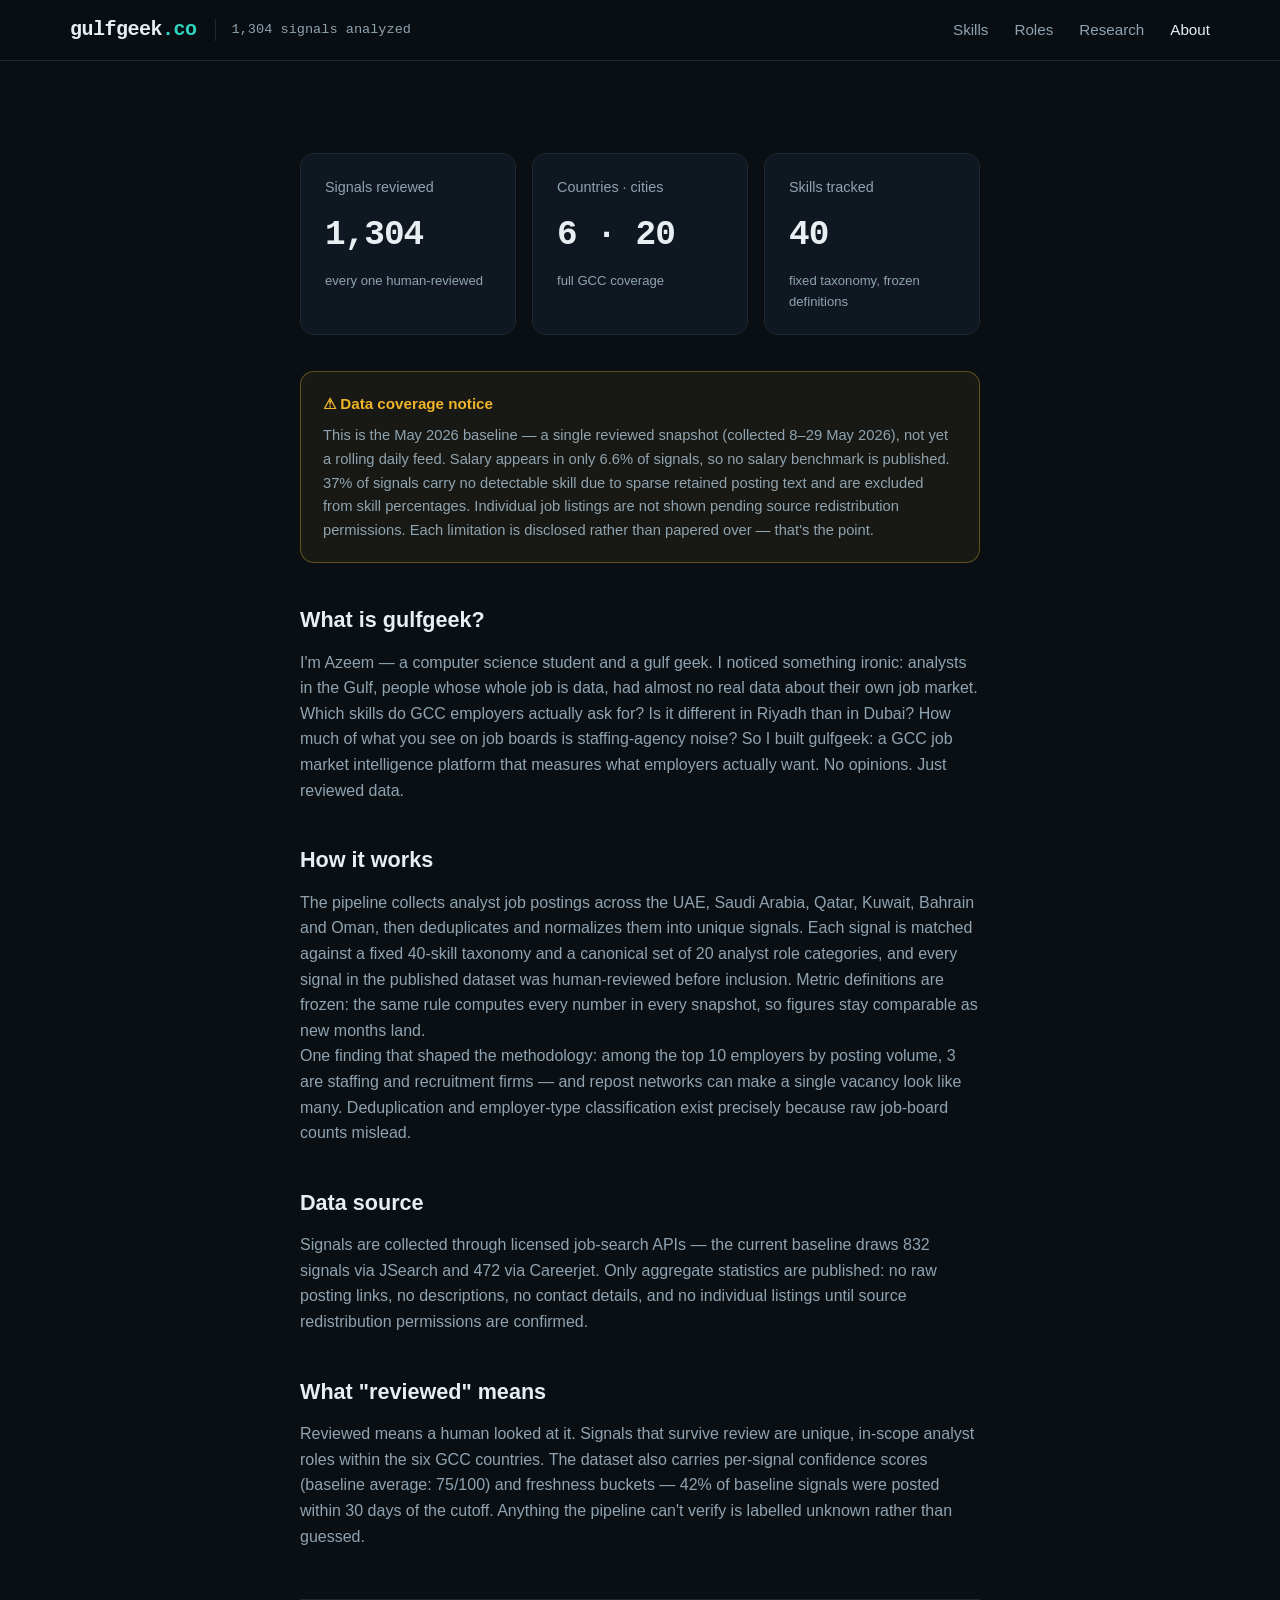
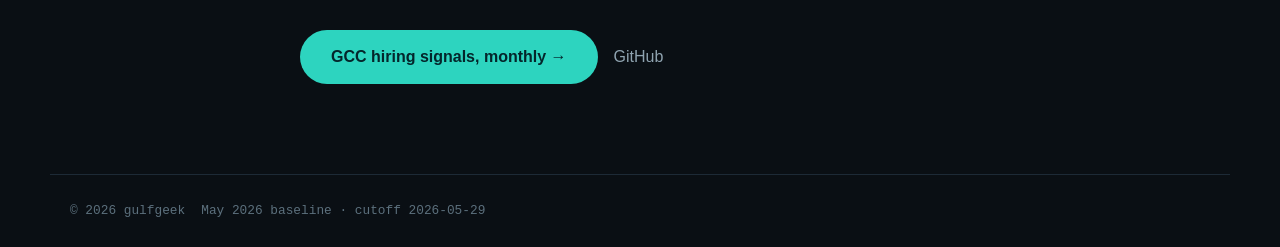
==== about.html @ f8144d08 "gulfgeek v1: skills, roles, research, about" ====
<!DOCTYPE html>
<html lang="en">
<head>
<meta charset="UTF-8">
<meta name="viewport" content="width=device-width, initial-scale=1.0">
<title>About — gulfgeek</title>
<meta name="description" content="What gulfgeek is, how the pipeline works, and where the data comes from. GCC analyst job market intelligence built on human-reviewed signals and frozen metric definitions.">
<meta property="og:title" content="About gulfgeek">
<meta property="og:description" content="How gulfgeek collects, reviews and measures GCC analyst hiring signals.">
<meta property="og:type" content="website">
<meta property="og:url" content="https://gulfgeek.co/about.html">
<link rel="stylesheet" href="assets/style.css">
</head>
<body>

<nav class="nav">
  <div class="nav-inner">
    <a class="wordmark" href="index.html">gulfgeek<span class="tld">.co</span></a>
    <span class="nav-count" data-navcount></span>
    <div class="nav-links">
      <a href="skills.html">Skills</a>
      <a href="jobs.html">Roles</a>
      <a href="research.html">Research</a>
      <a href="about.html" class="active">About</a>
    </div>
    <button class="hamburger" aria-label="Open menu">☰</button>
  </div>
</nav>
<div class="mobile-menu">
  <div class="mm-head">
    <a class="wordmark" href="index.html">gulfgeek<span class="tld">.co</span></a>
    <button class="mm-close" aria-label="Close menu">✕</button>
  </div>
  <a href="skills.html">Skills</a>
  <a href="jobs.html">Roles</a>
  <a href="research.html">Research</a>
  <a href="about.html">About</a>
</div>

<main class="prose" style="padding-top:56px">

  <div class="stat-strip">
    <div class="kpi">
      <h3>Signals reviewed</h3>
      <div class="big" data-countup="1304">0</div>
      <div class="sub">every one human-reviewed</div>
    </div>
    <div class="kpi">
      <h3>Countries · cities</h3>
      <div class="big">6 · 20</div>
      <div class="sub">full GCC coverage</div>
    </div>
    <div class="kpi">
      <h3>Skills tracked</h3>
      <div class="big">40</div>
      <div class="sub">fixed taxonomy, frozen definitions</div>
    </div>
  </div>

  <div class="notice">
    <h3>⚠ Data coverage notice</h3>
    <p>This is the May 2026 baseline — a single reviewed snapshot (collected 8–29 May 2026), not yet a rolling daily feed. Salary appears in only 6.6% of signals, so no salary benchmark is published. 37% of signals carry no detectable skill due to sparse retained posting text and are excluded from skill percentages. Individual job listings are not shown pending source redistribution permissions. Each limitation is disclosed rather than papered over — that's the point.</p>
  </div>

  <h2>What is gulfgeek?</h2>
  <p>I'm Azeem — a computer science student and a gulf geek. I noticed something ironic: analysts in the Gulf, people whose whole job is data, had almost no real data about their own job market. Which skills do GCC employers actually ask for? Is it different in Riyadh than in Dubai? How much of what you see on job boards is staffing-agency noise? So I built gulfgeek: a GCC job market intelligence platform that measures what employers actually want. No opinions. Just reviewed data.</p>

  <h2>How it works</h2>
  <p>The pipeline collects analyst job postings across the UAE, Saudi Arabia, Qatar, Kuwait, Bahrain and Oman, then deduplicates and normalizes them into unique signals. Each signal is matched against a fixed 40-skill taxonomy and a canonical set of 20 analyst role categories, and every signal in the published dataset was human-reviewed before inclusion. Metric definitions are frozen: the same rule computes every number in every snapshot, so figures stay comparable as new months land.</p>
  <p>One finding that shaped the methodology: among the top 10 employers by posting volume, 3 are staffing and recruitment firms — and repost networks can make a single vacancy look like many. Deduplication and employer-type classification exist precisely because raw job-board counts mislead.</p>

  <h2>Data source</h2>
  <p>Signals are collected through licensed job-search APIs — the current baseline draws 832 signals via JSearch and 472 via Careerjet. Only aggregate statistics are published: no raw posting links, no descriptions, no contact details, and no individual listings until source redistribution permissions are confirmed.</p>

  <h2>What "reviewed" means</h2>
  <p>Reviewed means a human looked at it. Signals that survive review are unique, in-scope analyst roles within the six GCC countries. The dataset also carries per-signal confidence scores (baseline average: 75/100) and freshness buckets — 42% of baseline signals were posted within 30 days of the cutoff. Anything the pipeline can't verify is labelled unknown rather than guessed.</p>

  <div class="about-cta">
    <!-- TODO: point href at the beehiiv subscribe URL -->
    <a class="btn btn-primary" href="research.html">GCC hiring signals, monthly →</a>
    <a href="https://github.com/maze291" style="color:var(--text-dim)">GitHub</a>
  </div>

</main>

<footer class="footer">
  <span>© 2026 gulfgeek</span>
  <span>May 2026 baseline · cutoff 2026-05-29</span>
</footer>

<script src="assets/app.js"></script>
</body>
</html>
---- assets/style.css ----
/* ============ gulfgeek design tokens ============ */
:root{
  --bg:#0a0f14;            /* deep gulf night */
  --bg-raise:#0f1720;      /* cards / nav */
  --bg-raise2:#141f2a;     /* hover / dropdowns */
  --line:#1d2a36;          /* hairline borders */
  --text:#e8eef2;
  --text-dim:#8fa3b0;
  --text-faint:#5c707d;
  --accent:#2dd4bf;        /* gulf teal */
  --accent-deep:#14b8a6;
  --accent-dim:#134e4a;
  --warn:#f0b429;
  --radius:14px;
  --radius-pill:999px;
  --mono:ui-monospace,'Cascadia Code','JetBrains Mono',Menlo,Consolas,monospace;
  --sans:-apple-system,BlinkMacSystemFont,'Segoe UI',Roboto,Inter,sans-serif;
  --maxw:1180px;
}
*{margin:0;padding:0;box-sizing:border-box}
html{scroll-behavior:smooth}
body{background:var(--bg);color:var(--text);font-family:var(--sans);font-size:16px;line-height:1.6;-webkit-font-smoothing:antialiased}
a{color:var(--accent);text-decoration:none}
a:hover{text-decoration:underline}
button{font-family:inherit;cursor:pointer}
:focus-visible{outline:2px solid var(--accent);outline-offset:2px;border-radius:4px}
@media (prefers-reduced-motion:reduce){*,*::before,*::after{animation:none!important;transition:none!important}}

/* ============ nav ============ */
.nav{position:sticky;top:0;z-index:50;background:rgba(10,15,20,.92);backdrop-filter:blur(8px);border-bottom:1px solid var(--line)}
.nav-inner{max-width:var(--maxw);margin:0 auto;padding:14px 20px;display:flex;align-items:center;gap:18px}
.wordmark{font-family:var(--mono);font-weight:700;font-size:1.25rem;color:var(--text);letter-spacing:-.5px;white-space:nowrap}
.wordmark:hover{text-decoration:none}
.wordmark .tld{color:var(--accent)}
.nav-count{color:var(--text-dim);font-size:.85rem;border-left:1px solid var(--line);padding-left:16px;font-family:var(--mono)}
.nav-links{margin-left:auto;display:flex;gap:26px}
.nav-links a{color:var(--text-dim);font-size:.95rem}
.nav-links a:hover{color:var(--text);text-decoration:none}
.nav-links a.active{color:var(--text)}
.hamburger{display:none;margin-left:auto;background:none;border:none;color:var(--text);font-size:1.6rem;line-height:1}
.mobile-menu{display:none}
@media (max-width:760px){
  .nav-links{display:none}
  .hamburger{display:block}
  .nav-count{display:none}
  .mobile-menu.open{display:flex;flex-direction:column;position:fixed;inset:0;background:var(--bg);z-index:60;padding:20px}
  .mobile-menu .mm-head{display:flex;justify-content:space-between;align-items:center;margin-bottom:30px}
  .mobile-menu a{color:var(--text);font-size:1.5rem;padding:16px 4px;border-bottom:1px solid var(--line)}
  .mobile-menu a:hover{text-decoration:none;color:var(--accent)}
  .mm-close{background:none;border:none;color:var(--text);font-size:1.8rem}
}

/* ============ landing hero ============ */
.hero{min-height:calc(100vh - 61px);display:flex;flex-direction:column;justify-content:center;align-items:center;text-align:center;padding:40px 20px;position:relative;overflow:hidden}
.hero::before{content:'';position:absolute;inset:0;background:radial-gradient(ellipse 70% 45% at 50% 38%,rgba(45,212,191,.07),transparent 70%);pointer-events:none}
.hero-title{font-family:var(--mono);font-weight:700;font-size:clamp(2.6rem,9vw,5.2rem);letter-spacing:-3px;margin-bottom:18px}
.hero-title .tld{color:var(--accent)}
.trust-line{color:var(--text-dim);font-size:clamp(.85rem,2.5vw,1.05rem);display:flex;flex-wrap:wrap;gap:10px;justify-content:center;font-family:var(--mono)}
.trust-line .sep{color:var(--text-faint)}
.trust-line strong{color:var(--text);font-weight:600}
.hero-ctas{margin-top:46px;display:flex;gap:14px;flex-wrap:wrap;justify-content:center}
.btn{border-radius:var(--radius-pill);padding:13px 30px;font-size:1rem;font-weight:600;border:1px solid transparent;transition:transform .12s,background .12s}
.btn:hover{text-decoration:none;transform:translateY(-1px)}
.btn-primary{background:var(--accent);color:#04262b}
.btn-primary:hover{background:var(--accent-deep);color:#04262b}
.btn-ghost{background:transparent;color:var(--text);border-color:var(--line)}
.btn-ghost:hover{border-color:var(--accent);color:var(--accent)}
.hero-badge{margin-top:54px;color:var(--text-faint);font-size:.8rem;font-family:var(--mono)}
.hero-badge a{color:var(--text-dim)}

/* ============ filter bar ============ */
.filterbar{position:sticky;top:61px;z-index:40;background:rgba(10,15,20,.92);backdrop-filter:blur(8px);border-bottom:1px solid var(--line)}
.filterbar-inner{max-width:var(--maxw);margin:0 auto;padding:12px 20px;display:flex;gap:10px;overflow-x:auto;scrollbar-width:none}
.filterbar-inner::-webkit-scrollbar{display:none}
.chip{position:relative;flex-shrink:0}
.chip > button{display:flex;align-items:center;gap:8px;background:transparent;border:1px solid var(--line);border-radius:var(--radius-pill);color:var(--text);padding:9px 18px;font-size:.92rem;white-space:nowrap;transition:border-color .12s}
.chip > button:hover{border-color:var(--text-faint)}
.chip.on > button{border-color:var(--accent);color:var(--accent)}
.chip > button .car{font-size:.7rem;color:var(--text-dim)}
.chip-label{position:static}
.menu{position:absolute;top:calc(100% + 8px);left:0;min-width:230px;max-height:340px;overflow-y:auto;background:var(--bg-raise2);border:1px solid var(--line);border-radius:var(--radius);padding:6px;display:none;box-shadow:0 14px 40px rgba(0,0,0,.5)}
.chip.open .menu{display:block}
.menu button{display:flex;justify-content:space-between;align-items:center;width:100%;text-align:left;background:none;border:none;color:var(--text);padding:10px 14px;border-radius:8px;font-size:.92rem}
.menu button:hover{background:var(--bg-raise)}
.menu button .check{color:var(--accent)}

/* ============ page shell / KPI cards ============ */
.page{max-width:var(--maxw);margin:0 auto;padding:34px 20px 90px}
.kpis{display:grid;grid-template-columns:repeat(3,1fr);gap:16px;max-width:960px;margin:0 auto 50px}
@media (max-width:760px){.kpis{display:flex;overflow-x:auto;scroll-snap-type:x mandatory;scrollbar-width:none;margin-left:-20px;margin-right:-20px;padding:0 20px}
.kpis::-webkit-scrollbar{display:none}
.kpi{min-width:78%;scroll-snap-align:start}}
.kpi{background:var(--bg-raise);border:1px solid var(--line);border-radius:var(--radius);padding:22px 24px}
.kpi h3{font-size:.9rem;font-weight:500;color:var(--text-dim);margin-bottom:8px}
.kpi .big{font-family:var(--mono);font-size:2.15rem;font-weight:700;letter-spacing:-1px}
.kpi .sub{font-size:.82rem;color:var(--text-dim);margin-top:8px;display:flex;align-items:center;gap:7px}
.kpi .dot{width:9px;height:9px;border-radius:50%;background:var(--accent);display:inline-block}

/* ============ chart ============ */
.chart-head{display:flex;align-items:center;justify-content:center;gap:10px;margin-bottom:34px}
.chart-head h2{font-size:1.45rem;font-weight:700}
.info-btn{background:none;border:1px solid var(--line);border-radius:50%;width:26px;height:26px;color:var(--text-dim);font-size:.85rem;font-family:var(--mono)}
.info-btn:hover{border-color:var(--accent);color:var(--accent)}
.bars{max-width:820px;margin:0 auto;display:flex;flex-direction:column;gap:18px}
.bar-row{display:grid;grid-template-columns:130px 1fr;gap:14px;align-items:center;position:relative}
.bar-row .lbl{text-align:right;font-size:.95rem;color:var(--text);white-space:nowrap;overflow:hidden;text-overflow:ellipsis}
.bar-track{display:flex;align-items:center;gap:10px}
.bar{height:26px;border-radius:5px;background:linear-gradient(90deg,var(--accent-deep),var(--accent));min-width:3px;transform-origin:left;animation:grow .6s cubic-bezier(.2,.7,.3,1) both;cursor:pointer}
.bar-row:nth-child(n+4) .bar{opacity:.82}
.bar-row:nth-child(n+7) .bar{opacity:.62}
.bar .pctlbl{display:none}
.bar-pct{font-family:var(--mono);font-size:.88rem;color:var(--text);white-space:nowrap}
@keyframes grow{from{transform:scaleX(0)}to{transform:scaleX(1)}}
@media (max-width:600px){.bar-row{grid-template-columns:92px 1fr}.bar-row .lbl{font-size:.82rem}}
.tip{position:absolute;z-index:45;background:var(--bg-raise2);border:1px solid var(--line);border-radius:12px;padding:14px 16px;min-width:220px;box-shadow:0 14px 40px rgba(0,0,0,.55);pointer-events:none}
.tip h4{font-size:1rem;margin-bottom:8px;border-bottom:1px solid var(--line);padding-bottom:8px}
.tip .tr{display:flex;justify-content:space-between;gap:20px;font-size:.85rem;padding:3px 0}
.tip .tr span:first-child{color:var(--text-dim)}
.tip .tr span:last-child{font-family:var(--mono)}
.chart-note{max-width:820px;margin:26px auto 0;color:var(--text-faint);font-size:.8rem;text-align:center;font-family:var(--mono)}
.empty{color:var(--text-dim);text-align:center;padding:60px 20px;font-size:.95rem}

/* ============ metric explainer modal ============ */
.modal-wrap{position:fixed;inset:0;z-index:70;display:none;align-items:center;justify-content:center;padding:20px;background:rgba(4,8,11,.7)}
.modal-wrap.open{display:flex}
.modal{background:var(--bg-raise2);border:1px solid var(--line);border-radius:var(--radius);max-width:520px;width:100%;max-height:82vh;overflow-y:auto;padding:26px 28px;position:relative}
.modal h3{font-size:1.05rem;margin:18px 0 6px;color:var(--text)}
.modal h3:first-of-type{margin-top:0}
.modal p{color:var(--text-dim);font-size:.92rem}
.modal .x{position:absolute;top:14px;right:16px;background:none;border:none;color:var(--text-dim);font-size:1.3rem}
.modal .x:hover{color:var(--text)}

/* ============ pills (jobs page) ============ */
.pill-intro{text-align:center;color:var(--text-dim);margin:26px 0 30px}
.pills{display:flex;flex-wrap:wrap;gap:12px;justify-content:center;max-width:860px;margin:0 auto 50px}
.pill{background:transparent;border:1px solid var(--line);border-radius:var(--radius-pill);color:var(--text);padding:11px 22px;font-size:.95rem;transition:all .12s;box-shadow:0 0 0 0 rgba(45,212,191,0)}
.pill:hover{border-color:var(--accent)}
.pill.on{border-color:var(--accent);color:var(--accent);box-shadow:0 0 18px -6px rgba(45,212,191,.5)}
.pill .cnt{color:var(--text-faint);font-family:var(--mono);font-size:.8rem;margin-left:7px}
.pill.on .cnt{color:var(--accent-deep)}
.role-detail{max-width:860px;margin:0 auto;display:none}
.role-detail.show{display:block;animation:fadeup .35s both}
@keyframes fadeup{from{opacity:0;transform:translateY(10px)}to{opacity:1;transform:none}}
.rd-grid{display:grid;grid-template-columns:1fr 1fr;gap:16px;margin-top:26px}
@media (max-width:700px){.rd-grid{grid-template-columns:1fr}}
.panel{background:var(--bg-raise);border:1px solid var(--line);border-radius:var(--radius);padding:22px 24px}
.panel h3{font-size:.92rem;color:var(--text-dim);font-weight:500;margin-bottom:16px}
.mini-row{display:grid;grid-template-columns:110px 1fr 46px;gap:10px;align-items:center;margin-bottom:10px;font-size:.85rem}
.mini-row .mlbl{color:var(--text);white-space:nowrap;overflow:hidden;text-overflow:ellipsis}
.mini-bar{height:9px;border-radius:4px;background:var(--accent-dim);overflow:hidden}
.mini-bar i{display:block;height:100%;background:var(--accent);border-radius:4px}
.mini-row .mval{font-family:var(--mono);color:var(--text-dim);text-align:right;font-size:.8rem}

/* ============ research cards ============ */
.page-head{max-width:var(--maxw);margin:0 auto;padding:56px 20px 30px}
.page-head h1{font-size:clamp(2rem,5vw,2.8rem);font-weight:800;letter-spacing:-1px}
.page-head p{color:var(--text-dim);margin-top:10px;max-width:640px}
.hr{border:none;border-top:1px solid var(--line)}
.card{display:block;background:var(--bg-raise);border:1px solid var(--line);border-radius:var(--radius);padding:30px 32px;color:var(--text);transition:border-color .12s}
.card:hover{border-color:var(--accent);text-decoration:none}
.card .tag{display:inline-block;background:var(--accent-dim);color:var(--accent);border-radius:var(--radius-pill);font-size:.78rem;padding:4px 13px;margin-bottom:16px}
.card h2{font-size:clamp(1.3rem,3vw,1.75rem);margin-bottom:12px}
.card p{color:var(--text-dim);font-size:.98rem}
.card .meta{display:flex;align-items:center;gap:18px;margin-top:20px;color:var(--text-faint);font-size:.83rem;flex-wrap:wrap}
.card .badge{margin-left:auto;background:var(--bg-raise2);border:1px solid var(--line);color:var(--accent);border-radius:var(--radius-pill);padding:5px 13px;font-size:.78rem;font-family:var(--mono)}
.card-grid{display:grid;grid-template-columns:1fr 1fr;gap:20px;margin-top:20px}
@media (max-width:700px){.card-grid{grid-template-columns:1fr}.card .badge{margin-left:0}}
.card.soon{opacity:.55;pointer-events:none}

/* ============ prose (about / article) ============ */
.prose{max-width:720px;margin:0 auto;padding:0 20px 90px}
.prose h2{font-size:1.35rem;margin:40px 0 12px}
.prose p,.prose li{color:var(--text-dim)}
.prose ul{padding-left:22px;margin:10px 0}
.prose strong{color:var(--text)}
.notice{background:rgba(240,180,41,.06);border:1px solid rgba(240,180,41,.35);border-radius:var(--radius);padding:20px 22px;margin:30px 0}
.notice h3{color:var(--warn);font-size:.95rem;margin-bottom:8px;display:flex;gap:8px;align-items:center}
.notice p{font-size:.92rem;color:var(--text-dim)}
.stat-strip{display:grid;grid-template-columns:repeat(3,1fr);gap:16px;margin:36px 0}
@media (max-width:640px){.stat-strip{grid-template-columns:1fr}}
.about-cta{display:flex;gap:16px;align-items:center;margin-top:50px;padding-top:30px;border-top:1px solid var(--line);flex-wrap:wrap}
.footer{max-width:var(--maxw);margin:0 auto;padding:26px 20px;color:var(--text-faint);font-size:.8rem;font-family:var(--mono);border-top:1px solid var(--line);display:flex;gap:16px;flex-wrap:wrap}
.footer a{color:var(--text-dim)}

/* ============ promo card ============ */
.promo{max-width:820px;margin:56px auto 0;background:var(--bg-raise);border:1px solid var(--line);border-radius:var(--radius);padding:24px 26px;display:flex;gap:18px;align-items:flex-start;position:relative}
.promo .emoji{font-size:1.9rem;line-height:1}
.promo h3{font-size:1.05rem;margin-bottom:5px}
.promo p{color:var(--text-dim);font-size:.9rem;margin-bottom:14px}
.promo .x{position:absolute;top:12px;right:14px;background:none;border:none;color:var(--text-dim);font-size:1.1rem}
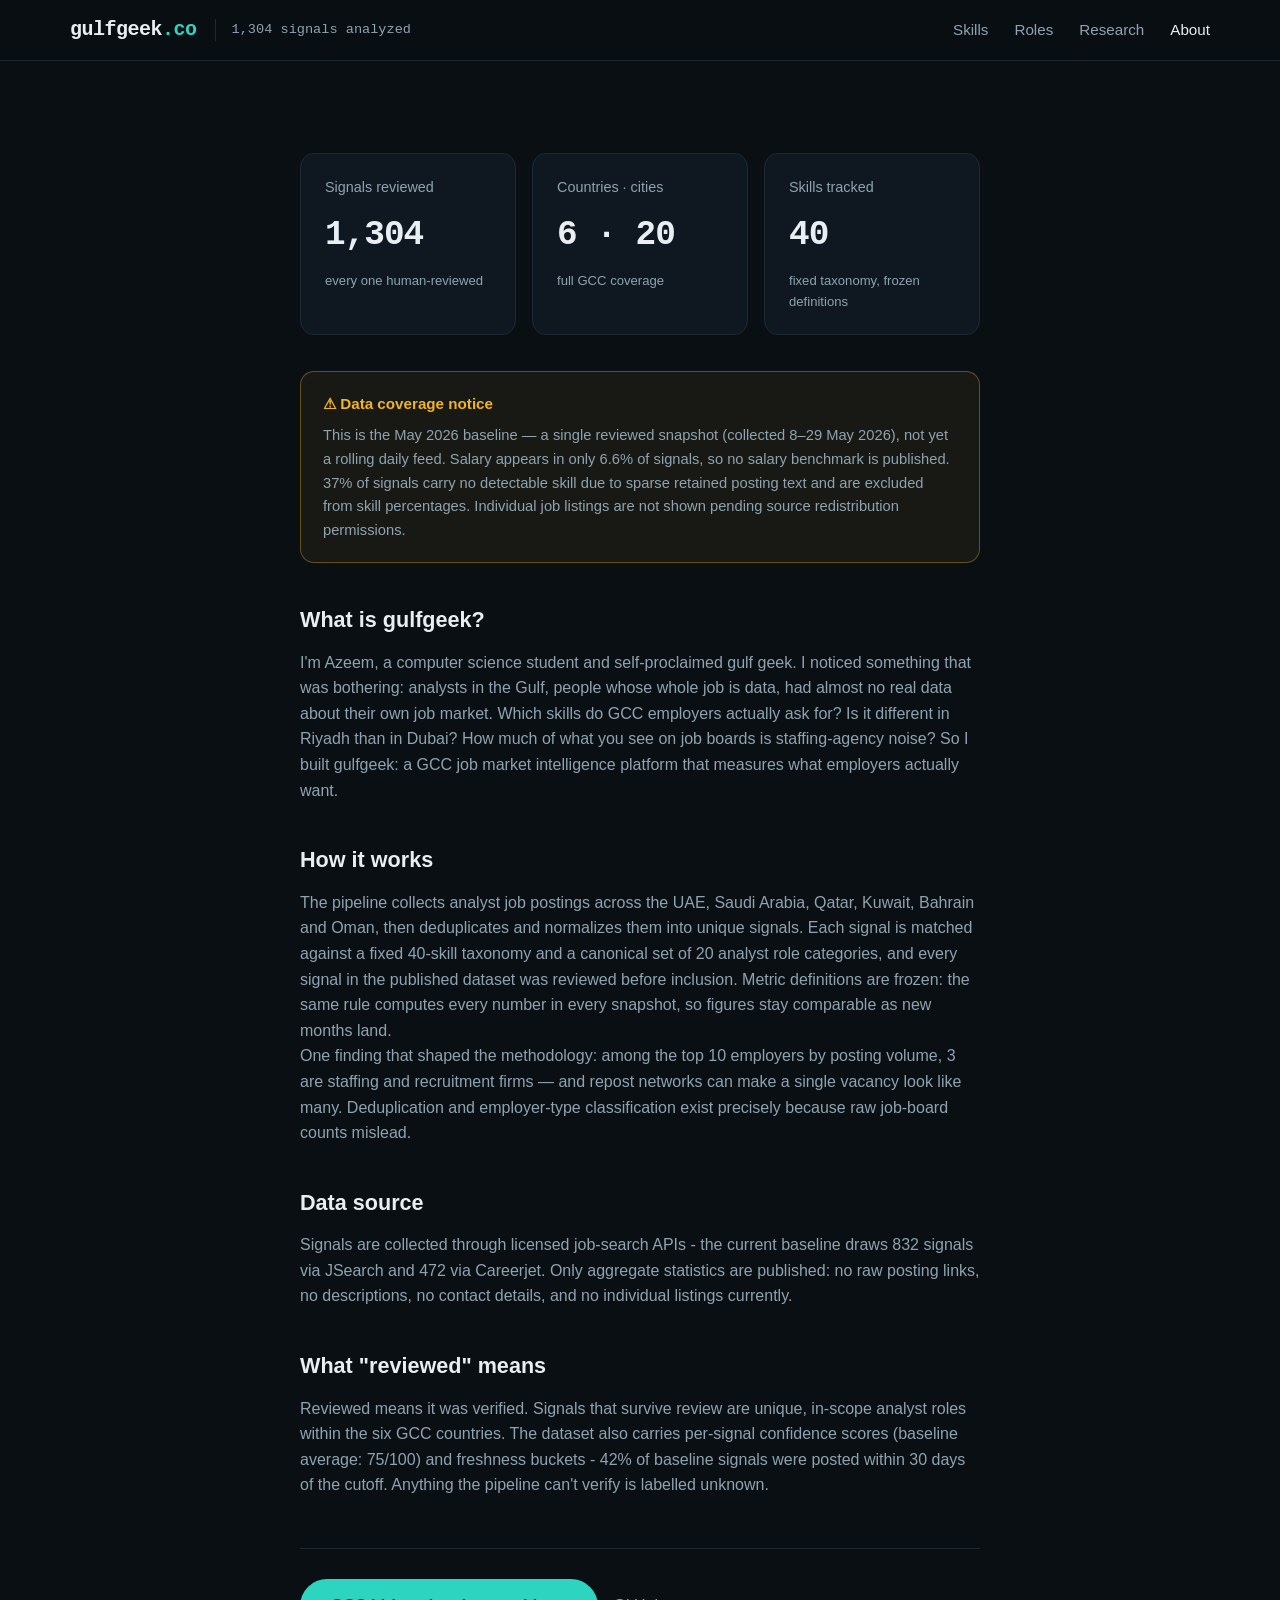
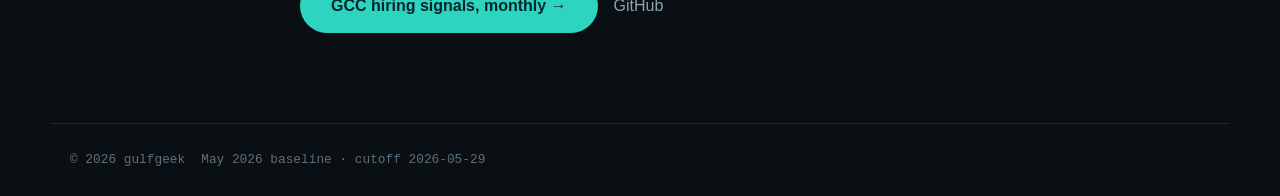
==== commit 115a9a5f: "Update site page copy" ====
--- a/about.html
+++ b/about.html
@@ -1,93 +1,116 @@
 <!DOCTYPE html>
 <html lang="en">
+
 <head>
-<meta charset="UTF-8">
-<meta name="viewport" content="width=device-width, initial-scale=1.0">
-<title>About — gulfgeek</title>
-<meta name="description" content="What gulfgeek is, how the pipeline works, and where the data comes from. GCC analyst job market intelligence built on human-reviewed signals and frozen metric definitions.">
-<meta property="og:title" content="About gulfgeek">
-<meta property="og:description" content="How gulfgeek collects, reviews and measures GCC analyst hiring signals.">
-<meta property="og:type" content="website">
-<meta property="og:url" content="https://gulfgeek.co/about.html">
-<link rel="stylesheet" href="assets/style.css">
+  <meta charset="UTF-8">
+  <meta name="viewport" content="width=device-width, initial-scale=1.0">
+  <title>About — gulfgeek</title>
+  <meta name="description"
+    content="What gulfgeek is, how the pipeline works, and where the data comes from. GCC analyst job market intelligence built on human-reviewed signals and frozen metric definitions.">
+  <meta property="og:title" content="About gulfgeek">
+  <meta property="og:description" content="How gulfgeek collects, reviews and measures GCC analyst hiring signals.">
+  <meta property="og:type" content="website">
+  <meta property="og:url" content="https://gulfgeek.co/about.html">
+  <link rel="stylesheet" href="assets/style.css">
 </head>
+
 <body>
 
-<nav class="nav">
-  <div class="nav-inner">
-    <a class="wordmark" href="index.html">gulfgeek<span class="tld">.co</span></a>
-    <span class="nav-count" data-navcount></span>
-    <div class="nav-links">
-      <a href="skills.html">Skills</a>
-      <a href="jobs.html">Roles</a>
-      <a href="research.html">Research</a>
-      <a href="about.html" class="active">About</a>
+  <nav class="nav">
+    <div class="nav-inner">
+      <a class="wordmark" href="index.html">gulfgeek<span class="tld">.co</span></a>
+      <span class="nav-count" data-navcount></span>
+      <div class="nav-links">
+        <a href="skills.html">Skills</a>
+        <a href="jobs.html">Roles</a>
+        <a href="research.html">Research</a>
+        <a href="about.html" class="active">About</a>
+      </div>
+      <button class="hamburger" aria-label="Open menu">☰</button>
     </div>
-    <button class="hamburger" aria-label="Open menu">☰</button>
-  </div>
-</nav>
-<div class="mobile-menu">
-  <div class="mm-head">
-    <a class="wordmark" href="index.html">gulfgeek<span class="tld">.co</span></a>
-    <button class="mm-close" aria-label="Close menu">✕</button>
-  </div>
-  <a href="skills.html">Skills</a>
-  <a href="jobs.html">Roles</a>
-  <a href="research.html">Research</a>
-  <a href="about.html">About</a>
-</div>
-
-<main class="prose" style="padding-top:56px">
-
-  <div class="stat-strip">
-    <div class="kpi">
-      <h3>Signals reviewed</h3>
-      <div class="big" data-countup="1304">0</div>
-      <div class="sub">every one human-reviewed</div>
+  </nav>
+  <div class="mobile-menu">
+    <div class="mm-head">
+      <a class="wordmark" href="index.html">gulfgeek<span class="tld">.co</span></a>
+      <button class="mm-close" aria-label="Close menu">✕</button>
     </div>
-    <div class="kpi">
-      <h3>Countries · cities</h3>
-      <div class="big">6 · 20</div>
-      <div class="sub">full GCC coverage</div>
-    </div>
-    <div class="kpi">
-      <h3>Skills tracked</h3>
-      <div class="big">40</div>
-      <div class="sub">fixed taxonomy, frozen definitions</div>
-    </div>
+    <a href="skills.html">Skills</a>
+    <a href="jobs.html">Roles</a>
+    <a href="research.html">Research</a>
+    <a href="about.html">About</a>
   </div>
 
-  <div class="notice">
-    <h3>⚠ Data coverage notice</h3>
-    <p>This is the May 2026 baseline — a single reviewed snapshot (collected 8–29 May 2026), not yet a rolling daily feed. Salary appears in only 6.6% of signals, so no salary benchmark is published. 37% of signals carry no detectable skill due to sparse retained posting text and are excluded from skill percentages. Individual job listings are not shown pending source redistribution permissions. Each limitation is disclosed rather than papered over — that's the point.</p>
-  </div>
+  <main class="prose" style="padding-top:56px">
 
-  <h2>What is gulfgeek?</h2>
-  <p>I'm Azeem — a computer science student and a gulf geek. I noticed something ironic: analysts in the Gulf, people whose whole job is data, had almost no real data about their own job market. Which skills do GCC employers actually ask for? Is it different in Riyadh than in Dubai? How much of what you see on job boards is staffing-agency noise? So I built gulfgeek: a GCC job market intelligence platform that measures what employers actually want. No opinions. Just reviewed data.</p>
+    <div class="stat-strip">
+      <div class="kpi">
+        <h3>Signals reviewed</h3>
+        <div class="big" data-countup="1304">0</div>
+        <div class="sub">every one human-reviewed</div>
+      </div>
+      <div class="kpi">
+        <h3>Countries · cities</h3>
+        <div class="big">6 · 20</div>
+        <div class="sub">full GCC coverage</div>
+      </div>
+      <div class="kpi">
+        <h3>Skills tracked</h3>
+        <div class="big">40</div>
+        <div class="sub">fixed taxonomy, frozen definitions</div>
+      </div>
+    </div>
 
-  <h2>How it works</h2>
-  <p>The pipeline collects analyst job postings across the UAE, Saudi Arabia, Qatar, Kuwait, Bahrain and Oman, then deduplicates and normalizes them into unique signals. Each signal is matched against a fixed 40-skill taxonomy and a canonical set of 20 analyst role categories, and every signal in the published dataset was human-reviewed before inclusion. Metric definitions are frozen: the same rule computes every number in every snapshot, so figures stay comparable as new months land.</p>
-  <p>One finding that shaped the methodology: among the top 10 employers by posting volume, 3 are staffing and recruitment firms — and repost networks can make a single vacancy look like many. Deduplication and employer-type classification exist precisely because raw job-board counts mislead.</p>
+    <div class="notice">
+      <h3>⚠ Data coverage notice</h3>
+      <p>This is the May 2026 baseline — a single reviewed snapshot (collected 8–29 May 2026), not yet a rolling daily
+        feed. Salary appears in only 6.6% of signals, so no salary benchmark is published. 37% of signals carry no
+        detectable skill due to sparse retained posting text and are excluded from skill percentages. Individual job
+        listings are not shown pending source redistribution permissions.</p>
+    </div>
 
-  <h2>Data source</h2>
-  <p>Signals are collected through licensed job-search APIs — the current baseline draws 832 signals via JSearch and 472 via Careerjet. Only aggregate statistics are published: no raw posting links, no descriptions, no contact details, and no individual listings until source redistribution permissions are confirmed.</p>
+    <h2>What is gulfgeek?</h2>
+    <p>I'm Azeem, a computer science student and self-proclaimed gulf geek. I noticed something that was bothering:
+      analysts in the Gulf, people whose whole job is data, had almost no real data about their own job market. Which
+      skills do GCC employers
+      actually ask for? Is it different in Riyadh than in Dubai? How much of what you see on job boards is
+      staffing-agency noise? So I built gulfgeek: a GCC job market intelligence platform that measures what employers
+      actually want.</p>
 
-  <h2>What "reviewed" means</h2>
-  <p>Reviewed means a human looked at it. Signals that survive review are unique, in-scope analyst roles within the six GCC countries. The dataset also carries per-signal confidence scores (baseline average: 75/100) and freshness buckets — 42% of baseline signals were posted within 30 days of the cutoff. Anything the pipeline can't verify is labelled unknown rather than guessed.</p>
+    <h2>How it works</h2>
+    <p>The pipeline collects analyst job postings across the UAE, Saudi Arabia, Qatar, Kuwait, Bahrain and Oman, then
+      deduplicates and normalizes them into unique signals. Each signal is matched against a fixed 40-skill taxonomy and
+      a canonical set of 20 analyst role categories, and every signal in the published dataset was reviewed before
+      inclusion. Metric definitions are frozen: the same rule computes every number in every snapshot, so figures stay
+      comparable as new months land.</p>
+    <p>One finding that shaped the methodology: among the top 10 employers by posting volume, 3 are staffing and
+      recruitment firms — and repost networks can make a single vacancy look like many. Deduplication and employer-type
+      classification exist precisely because raw job-board counts mislead.</p>
 
-  <div class="about-cta">
-    <!-- TODO: point href at the beehiiv subscribe URL -->
-    <a class="btn btn-primary" href="research.html">GCC hiring signals, monthly →</a>
-    <a href="https://github.com/maze291" style="color:var(--text-dim)">GitHub</a>
-  </div>
+    <h2>Data source</h2>
+    <p>Signals are collected through licensed job-search APIs - the current baseline draws 832 signals via JSearch and
+      472 via Careerjet. Only aggregate statistics are published: no raw posting links, no descriptions, no contact
+      details, and no individual listings currently.</p>
 
-</main>
+    <h2>What "reviewed" means</h2>
+    <p>Reviewed means it was verified. Signals that survive review are unique, in-scope analyst roles within the
+      six GCC countries. The dataset also carries per-signal confidence scores (baseline average: 75/100) and freshness
+      buckets - 42% of baseline signals were posted within 30 days of the cutoff. Anything the pipeline can't verify is
+      labelled unknown.</p>
 
-<footer class="footer">
-  <span>© 2026 gulfgeek</span>
-  <span>May 2026 baseline · cutoff 2026-05-29</span>
-</footer>
+    <div class="about-cta">
+      <!-- TODO: point href at the beehiiv subscribe URL -->
+      <a class="btn btn-primary" href="research.html">GCC hiring signals, monthly →</a>
+      <a href="https://github.com/maze291" style="color:var(--text-dim)">GitHub</a>
+    </div>
 
-<script src="assets/app.js"></script>
+  </main>
+
+  <footer class="footer">
+    <span>© 2026 gulfgeek</span>
+    <span>May 2026 baseline · cutoff 2026-05-29</span>
+  </footer>
+
+  <script src="assets/app.js"></script>
 </body>
-</html>
+
+</html>
--- a/assets/style.css
+++ b/assets/style.css
@@ -78,8 +78,9 @@
 .chip.on > button{border-color:var(--accent);color:var(--accent)}
 .chip > button .car{font-size:.7rem;color:var(--text-dim)}
 .chip-label{position:static}
-.menu{position:absolute;top:calc(100% + 8px);left:0;min-width:230px;max-height:340px;overflow-y:auto;background:var(--bg-raise2);border:1px solid var(--line);border-radius:var(--radius);padding:6px;display:none;box-shadow:0 14px 40px rgba(0,0,0,.5)}
+.menu{position:fixed;top:auto;left:auto;min-width:230px;max-height:340px;overflow-y:auto;background:var(--bg-raise2);border:1px solid var(--line);border-radius:var(--radius);padding:6px;display:none;box-shadow:0 14px 40px rgba(0,0,0,.5);z-index:80}
 .chip.open .menu{display:block}
+.menu.is-open{display:block}
 .menu button{display:flex;justify-content:space-between;align-items:center;width:100%;text-align:left;background:none;border:none;color:var(--text);padding:10px 14px;border-radius:8px;font-size:.92rem}
 .menu button:hover{background:var(--bg-raise)}
 .menu button .check{color:var(--accent)}
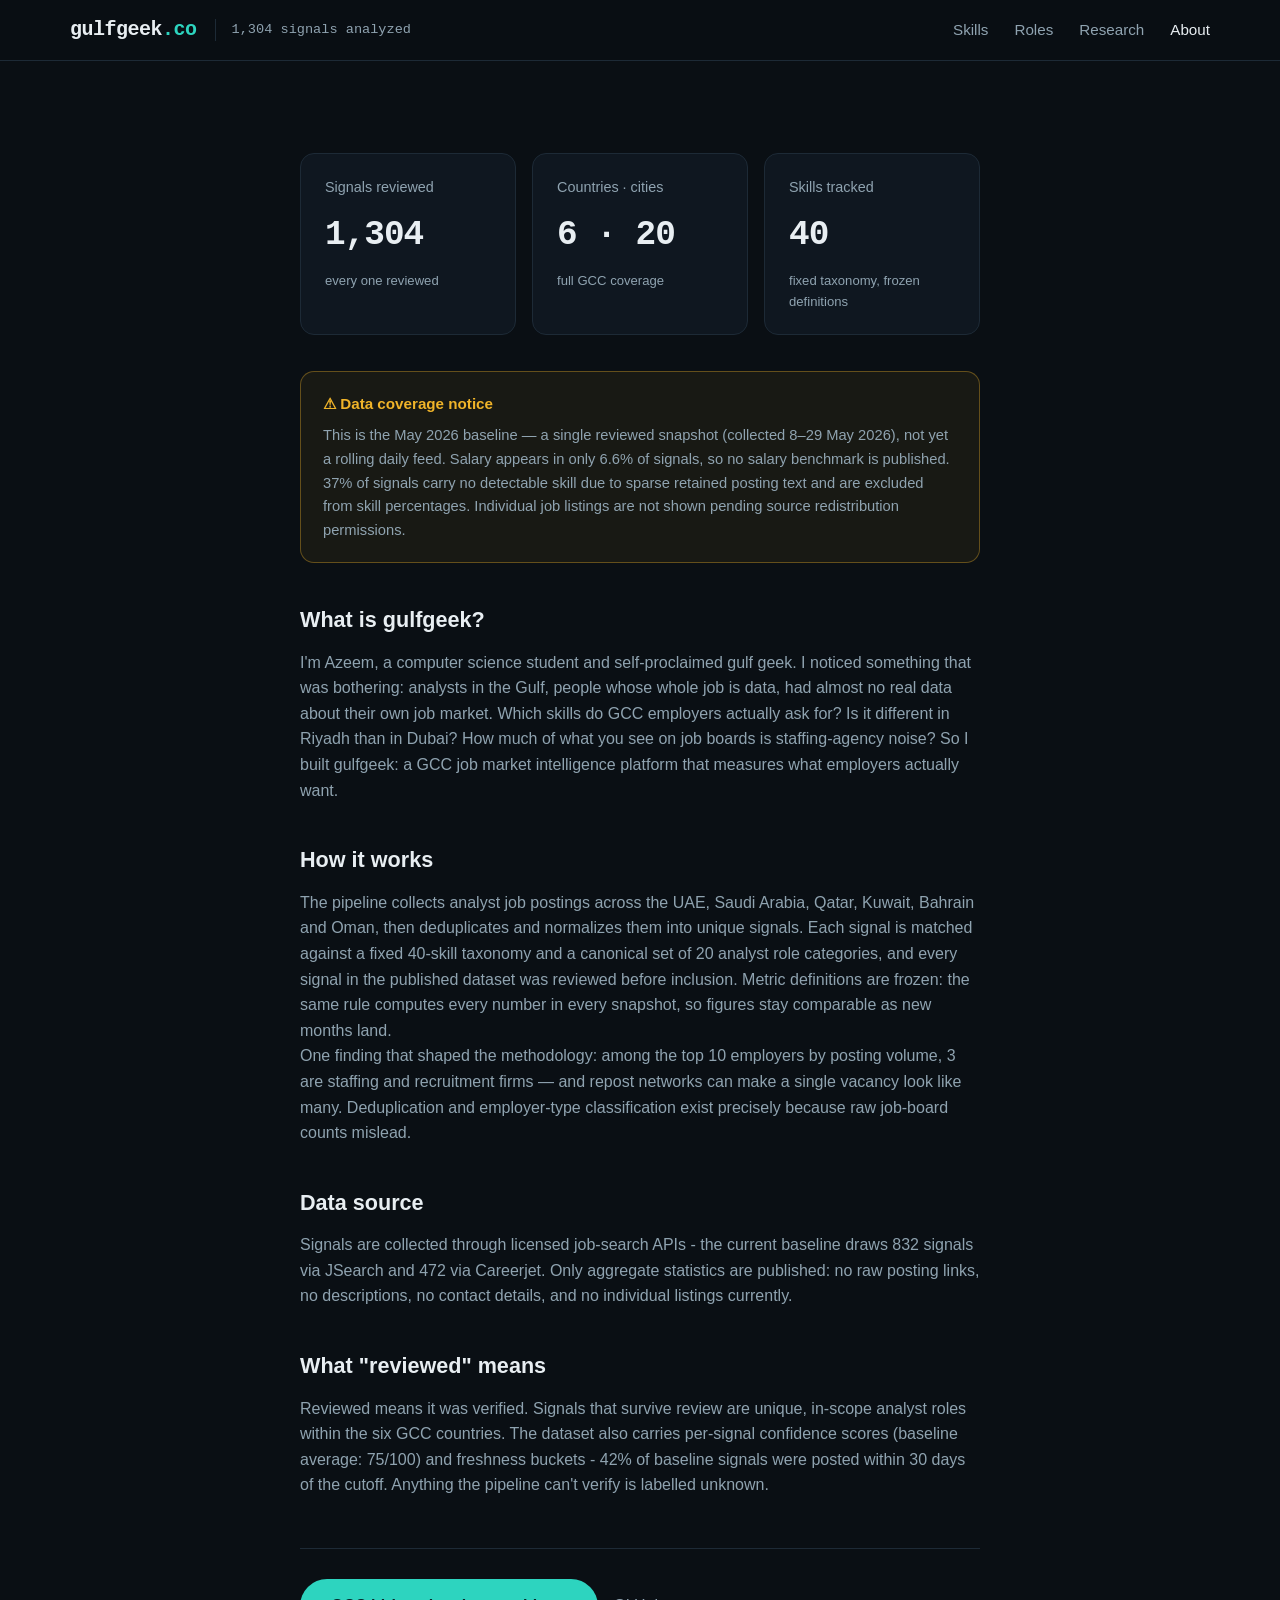
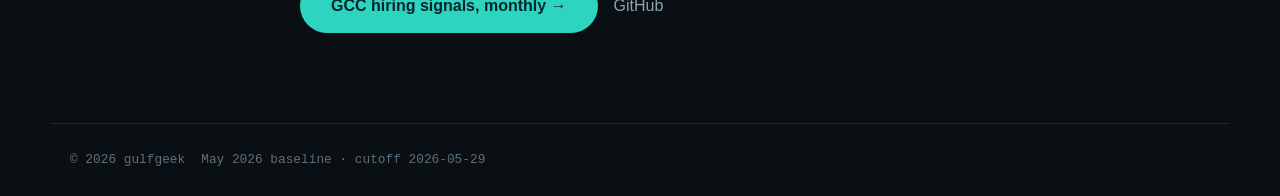
==== commit d3c67a7c: "Replace human-reviewed wording" ====
--- a/about.html
+++ b/about.html
@@ -6,7 +6,7 @@
   <meta name="viewport" content="width=device-width, initial-scale=1.0">
   <title>About — gulfgeek</title>
   <meta name="description"
-    content="What gulfgeek is, how the pipeline works, and where the data comes from. GCC analyst job market intelligence built on human-reviewed signals and frozen metric definitions.">
+    content="What gulfgeek is, how the pipeline works, and where the data comes from. GCC analyst job market intelligence built on reviewed signals and frozen metric definitions.">
   <meta property="og:title" content="About gulfgeek">
   <meta property="og:description" content="How gulfgeek collects, reviews and measures GCC analyst hiring signals.">
   <meta property="og:type" content="website">
@@ -46,7 +46,7 @@
       <div class="kpi">
         <h3>Signals reviewed</h3>
         <div class="big" data-countup="1304">0</div>
-        <div class="sub">every one human-reviewed</div>
+        <div class="sub">every one reviewed</div>
       </div>
       <div class="kpi">
         <h3>Countries · cities</h3>
@@ -113,4 +113,4 @@
   <script src="assets/app.js"></script>
 </body>
 
-</html>+</html>
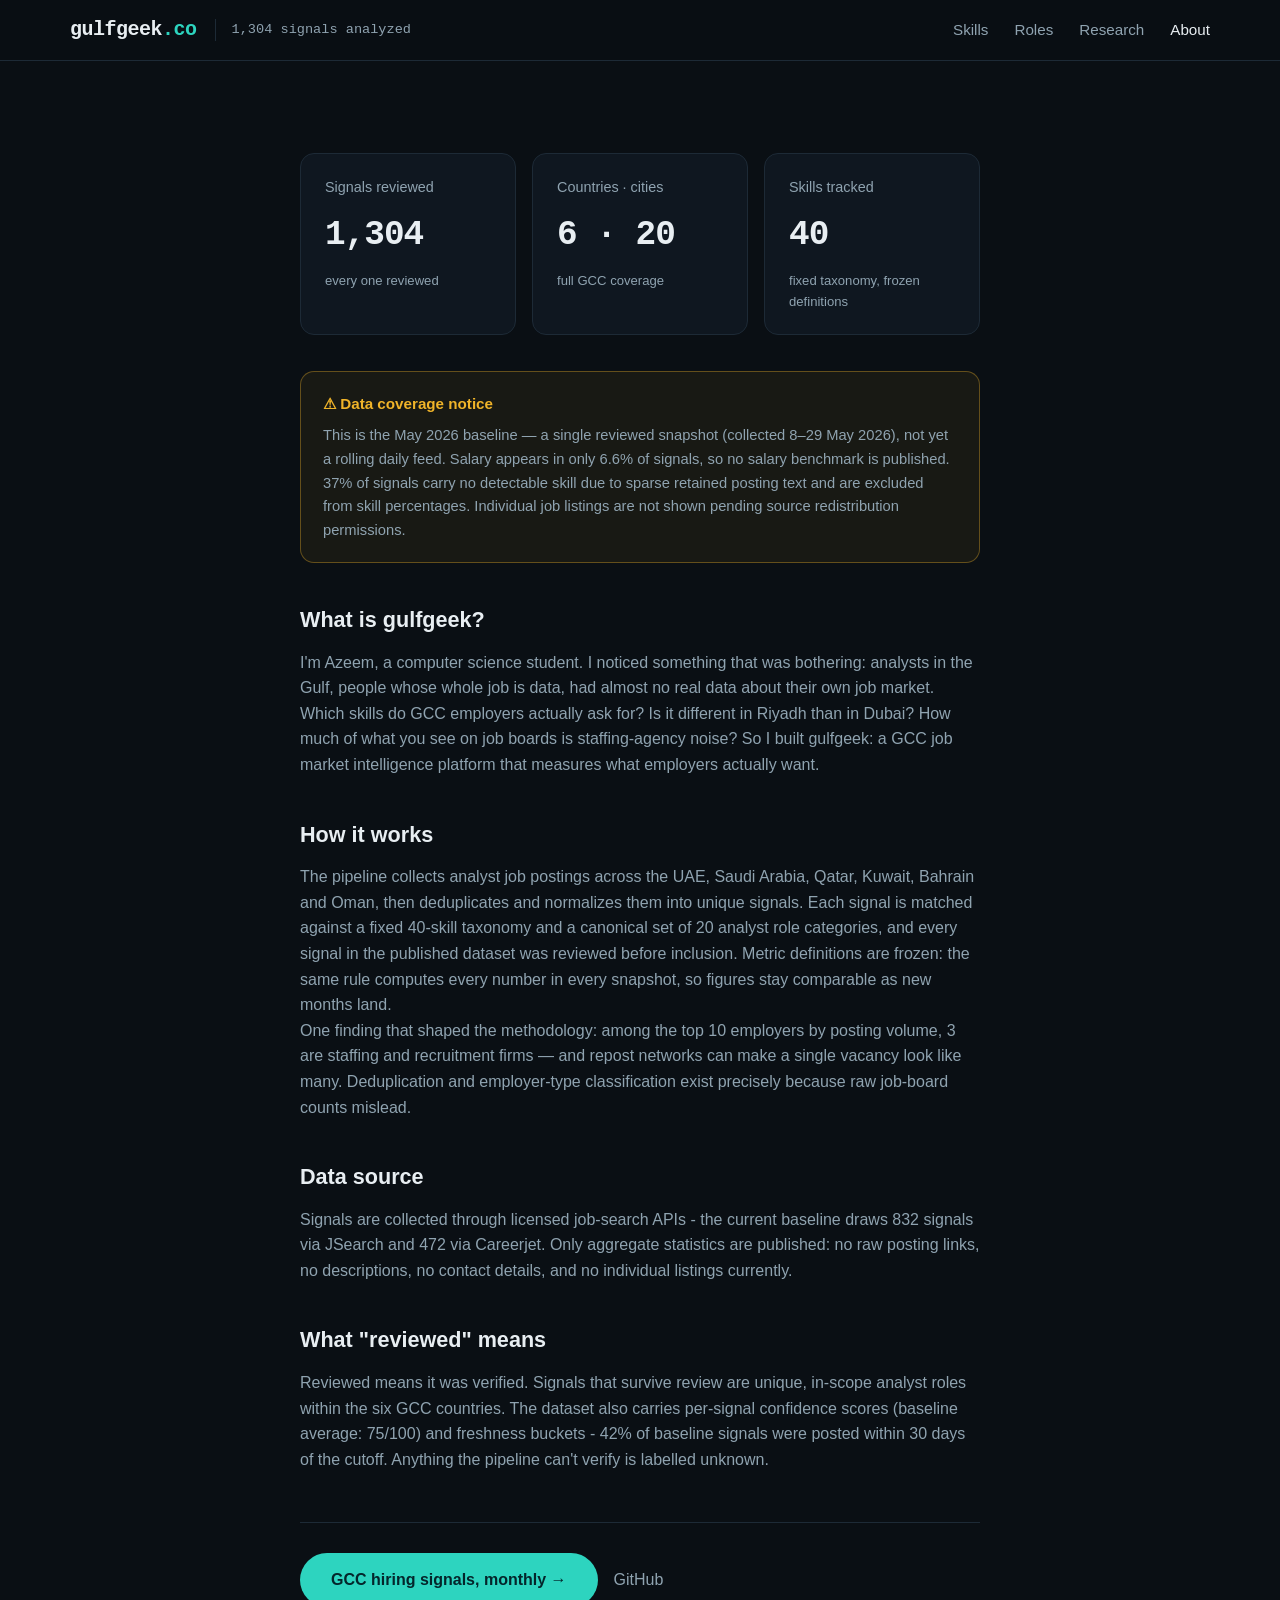
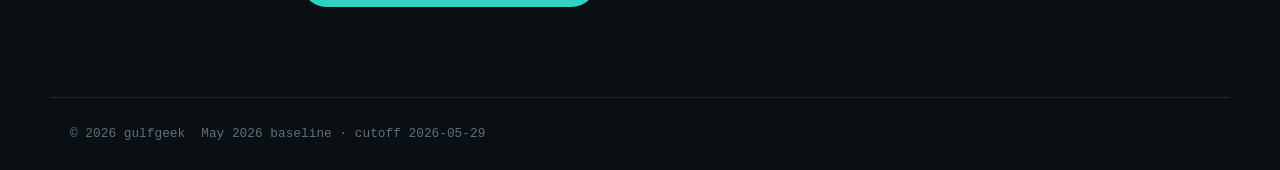
==== commit ee092a17: "Update" ====
--- a/about.html
+++ b/about.html
@@ -69,7 +69,7 @@
     </div>
 
     <h2>What is gulfgeek?</h2>
-    <p>I'm Azeem, a computer science student and self-proclaimed gulf geek. I noticed something that was bothering:
+    <p>I'm Azeem, a computer science student. I noticed something that was bothering:
       analysts in the Gulf, people whose whole job is data, had almost no real data about their own job market. Which
       skills do GCC employers
       actually ask for? Is it different in Riyadh than in Dubai? How much of what you see on job boards is
@@ -113,4 +113,4 @@
   <script src="assets/app.js"></script>
 </body>
 
-</html>
+</html>
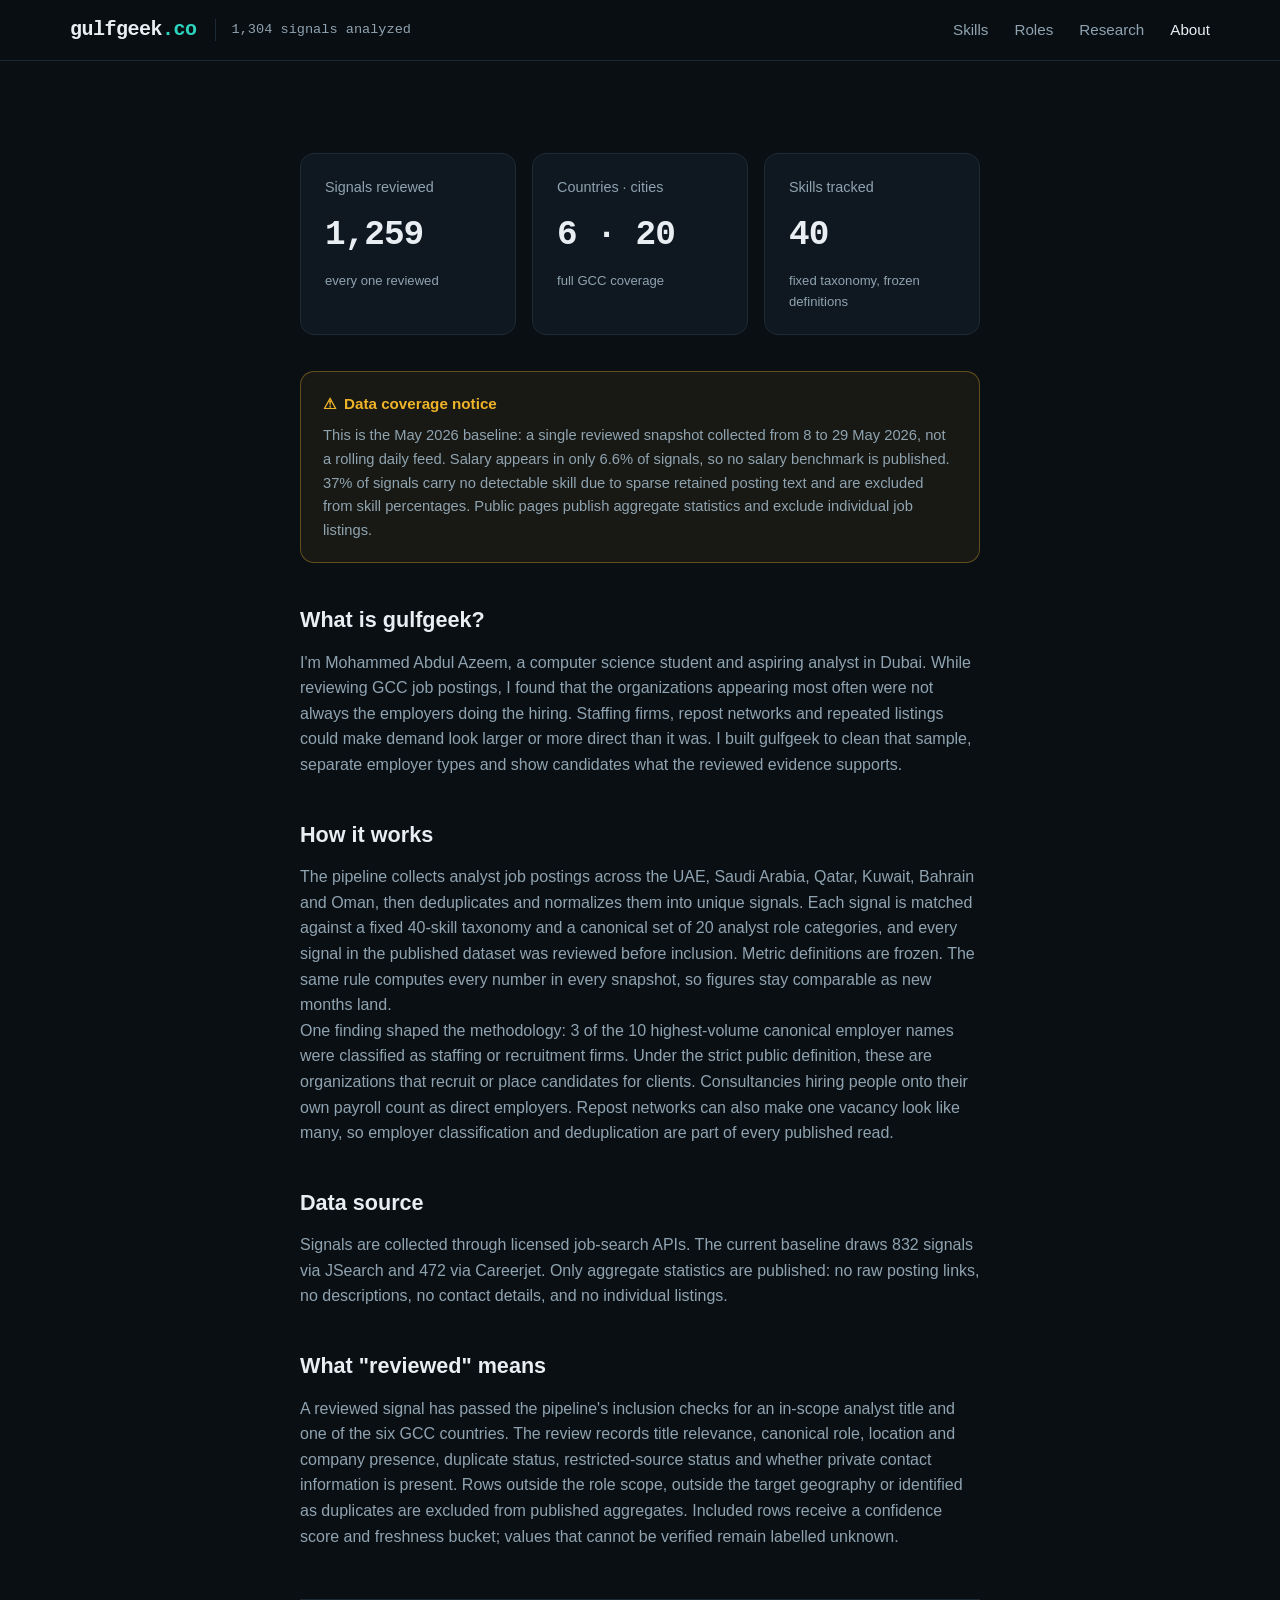
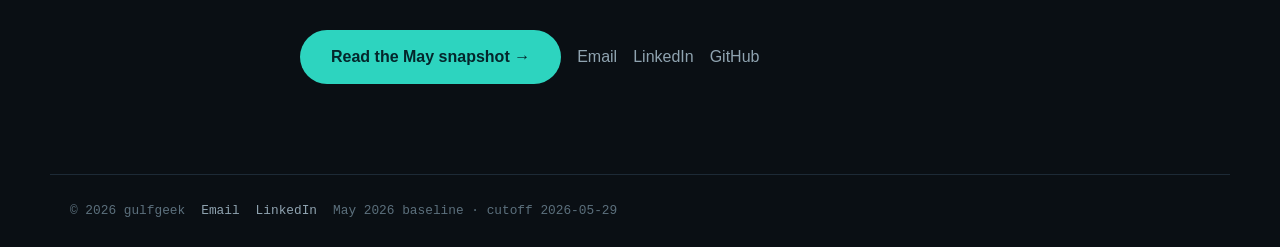
==== commit b482fc22: "Fix site credibility and fallback rendering" ====
--- a/about.html
+++ b/about.html
@@ -4,9 +4,9 @@
 <head>
   <meta charset="UTF-8">
   <meta name="viewport" content="width=device-width, initial-scale=1.0">
-  <title>About — gulfgeek</title>
+  <title>About | gulfgeek</title>
   <meta name="description"
-    content="What gulfgeek is, how the pipeline works, and where the data comes from. GCC analyst job market intelligence built on reviewed signals and frozen metric definitions.">
+    content="How gulfgeek reviews, deduplicates and measures sampled GCC analyst hiring signals, including its coverage limits and public methodology.">
   <meta property="og:title" content="About gulfgeek">
   <meta property="og:description" content="How gulfgeek collects, reviews and measures GCC analyst hiring signals.">
   <meta property="og:type" content="website">
@@ -26,13 +26,13 @@
         <a href="research.html">Research</a>
         <a href="about.html" class="active">About</a>
       </div>
-      <button class="hamburger" aria-label="Open menu">☰</button>
+      <button class="hamburger" aria-label="Open menu"><span aria-hidden="true">☰</span></button>
     </div>
   </nav>
   <div class="mobile-menu">
     <div class="mm-head">
       <a class="wordmark" href="index.html">gulfgeek<span class="tld">.co</span></a>
-      <button class="mm-close" aria-label="Close menu">✕</button>
+      <button class="mm-close" aria-label="Close menu"><span aria-hidden="true">✕</span></button>
     </div>
     <a href="skills.html">Skills</a>
     <a href="jobs.html">Roles</a>
@@ -45,7 +45,7 @@
     <div class="stat-strip">
       <div class="kpi">
         <h3>Signals reviewed</h3>
-        <div class="big" data-countup="1304">0</div>
+        <div class="big" data-countup="1304">1,304</div>
         <div class="sub">every one reviewed</div>
       </div>
       <div class="kpi">
@@ -61,45 +61,48 @@
     </div>
 
     <div class="notice">
-      <h3>⚠ Data coverage notice</h3>
-      <p>This is the May 2026 baseline — a single reviewed snapshot (collected 8–29 May 2026), not yet a rolling daily
+      <h3><span aria-hidden="true">⚠</span> Data coverage notice</h3>
+      <p>This is the May 2026 baseline: a single reviewed snapshot collected from 8 to 29 May 2026, not a rolling daily
         feed. Salary appears in only 6.6% of signals, so no salary benchmark is published. 37% of signals carry no
-        detectable skill due to sparse retained posting text and are excluded from skill percentages. Individual job
-        listings are not shown pending source redistribution permissions.</p>
+        detectable skill due to sparse retained posting text and are excluded from skill percentages. Public pages
+        publish aggregate statistics and exclude individual job listings.</p>
     </div>
 
     <h2>What is gulfgeek?</h2>
-    <p>I'm Azeem, a computer science student. I noticed something that was bothering:
-      analysts in the Gulf, people whose whole job is data, had almost no real data about their own job market. Which
-      skills do GCC employers
-      actually ask for? Is it different in Riyadh than in Dubai? How much of what you see on job boards is
-      staffing-agency noise? So I built gulfgeek: a GCC job market intelligence platform that measures what employers
-      actually want.</p>
+    <p>I'm Mohammed Abdul Azeem, a computer science student and aspiring analyst in Dubai. While reviewing GCC job
+      postings, I found that the organizations appearing most often were not always the employers doing the hiring.
+      Staffing firms, repost networks and repeated listings could make demand look larger or more direct than it was.
+      I built gulfgeek to clean that sample, separate employer types and show candidates what the reviewed evidence
+      supports.</p>
 
     <h2>How it works</h2>
     <p>The pipeline collects analyst job postings across the UAE, Saudi Arabia, Qatar, Kuwait, Bahrain and Oman, then
       deduplicates and normalizes them into unique signals. Each signal is matched against a fixed 40-skill taxonomy and
       a canonical set of 20 analyst role categories, and every signal in the published dataset was reviewed before
-      inclusion. Metric definitions are frozen: the same rule computes every number in every snapshot, so figures stay
+      inclusion. Metric definitions are frozen. The same rule computes every number in every snapshot, so figures stay
       comparable as new months land.</p>
-    <p>One finding that shaped the methodology: among the top 10 employers by posting volume, 3 are staffing and
-      recruitment firms — and repost networks can make a single vacancy look like many. Deduplication and employer-type
-      classification exist precisely because raw job-board counts mislead.</p>
+    <p>One finding shaped the methodology: 3 of the 10 highest-volume canonical employer names were classified as
+      staffing or recruitment firms. Under the strict public definition, these are organizations that recruit or place
+      candidates for clients. Consultancies hiring people onto their own payroll count as direct employers. Repost
+      networks can also make one vacancy look like many, so employer classification and deduplication are part of every
+      published read.</p>
 
     <h2>Data source</h2>
-    <p>Signals are collected through licensed job-search APIs - the current baseline draws 832 signals via JSearch and
+    <p>Signals are collected through licensed job-search APIs. The current baseline draws 832 signals via JSearch and
       472 via Careerjet. Only aggregate statistics are published: no raw posting links, no descriptions, no contact
-      details, and no individual listings currently.</p>
+      details, and no individual listings.</p>
 
     <h2>What "reviewed" means</h2>
-    <p>Reviewed means it was verified. Signals that survive review are unique, in-scope analyst roles within the
-      six GCC countries. The dataset also carries per-signal confidence scores (baseline average: 75/100) and freshness
-      buckets - 42% of baseline signals were posted within 30 days of the cutoff. Anything the pipeline can't verify is
-      labelled unknown.</p>
+    <p>A reviewed signal has passed the pipeline's inclusion checks for an in-scope analyst title and one of the six GCC
+      countries. The review records title relevance, canonical role, location and company presence, duplicate status,
+      restricted-source status and whether private contact information is present. Rows outside the role scope,
+      outside the target geography or identified as duplicates are excluded from published aggregates. Included rows
+      receive a confidence score and freshness bucket; values that cannot be verified remain labelled unknown.</p>
 
     <div class="about-cta">
-      <!-- TODO: point href at the beehiiv subscribe URL -->
-      <a class="btn btn-primary" href="research.html">GCC hiring signals, monthly →</a>
+      <a class="btn btn-primary" href="may-2026.html">Read the May snapshot →</a>
+      <a href="mailto:maze291@outlook.com" style="color:var(--text-dim)">Email</a>
+      <a href="https://www.linkedin.com/in/mohammed-abdul-azeem-4379a630a/" style="color:var(--text-dim)">LinkedIn</a>
       <a href="https://github.com/maze291" style="color:var(--text-dim)">GitHub</a>
     </div>
 
@@ -107,10 +110,12 @@
 
   <footer class="footer">
     <span>© 2026 gulfgeek</span>
+    <a href="mailto:maze291@outlook.com">Email</a>
+    <a href="https://www.linkedin.com/in/mohammed-abdul-azeem-4379a630a/">LinkedIn</a>
     <span>May 2026 baseline · cutoff 2026-05-29</span>
   </footer>
 
   <script src="assets/app.js"></script>
 </body>
 
-</html>+</html>
--- a/assets/style.css
+++ b/assets/style.css
@@ -135,7 +135,7 @@
 .pill-intro{text-align:center;color:var(--text-dim);margin:26px 0 30px}
 .pills{display:flex;flex-wrap:wrap;gap:12px;justify-content:center;max-width:860px;margin:0 auto 50px}
 .pill{background:transparent;border:1px solid var(--line);border-radius:var(--radius-pill);color:var(--text);padding:11px 22px;font-size:.95rem;transition:all .12s;box-shadow:0 0 0 0 rgba(45,212,191,0)}
-.pill:hover{border-color:var(--accent)}
+.pill:hover{border-color:var(--accent);text-decoration:none}
 .pill.on{border-color:var(--accent);color:var(--accent);box-shadow:0 0 18px -6px rgba(45,212,191,.5)}
 .pill .cnt{color:var(--text-faint);font-family:var(--mono);font-size:.8rem;margin-left:7px}
 .pill.on .cnt{color:var(--accent-deep)}
@@ -168,6 +168,22 @@
 @media (max-width:700px){.card-grid{grid-template-columns:1fr}.card .badge{margin-left:0}}
 .card.soon{opacity:.55;pointer-events:none}
 
+/* ============ research article ============ */
+.article-head{max-width:760px}
+.article-head .back-link{display:inline-block;margin-bottom:22px;color:var(--text-dim);font-size:.9rem}
+.article-head .tag{display:inline-block;background:var(--accent-dim);color:var(--accent);border-radius:var(--radius-pill);font-size:.78rem;padding:4px 13px;margin-bottom:16px}
+.article-head h1{max-width:720px}
+.article-meta{display:flex;gap:18px;flex-wrap:wrap;margin-top:18px;color:var(--text-faint);font: .82rem var(--mono)}
+.report-prose{padding-top:10px}
+.report-prose .key-findings{padding-left:22px}
+.report-prose .key-findings li{margin-bottom:10px}
+.table-wrap{overflow-x:auto;margin:16px 0 20px}
+.report-table{width:100%;border-collapse:collapse;min-width:520px;font-size:.9rem}
+.report-table th,.report-table td{padding:11px 12px;border-bottom:1px solid var(--line);text-align:left}
+.report-table th{color:var(--text);font-weight:600;background:var(--bg-raise)}
+.report-table td{color:var(--text-dim)}
+.report-table th:nth-child(n+2),.report-table td:nth-child(n+2){text-align:right}
+
 /* ============ prose (about / article) ============ */
 .prose{max-width:720px;margin:0 auto;padding:0 20px 90px}
 .prose h2{font-size:1.35rem;margin:40px 0 12px}
@@ -189,3 +205,10 @@
 .promo h3{font-size:1.05rem;margin-bottom:5px}
 .promo p{color:var(--text-dim);font-size:.9rem;margin-bottom:14px}
 .promo .x{position:absolute;top:12px;right:14px;background:none;border:none;color:var(--text-dim);font-size:1.1rem}
+
+.btn{white-space:nowrap}
+@media (max-width:600px){
+  .promo{flex-direction:column;gap:12px}
+  .promo .emoji{font-size:1.6rem}
+  .promo .btn{align-self:flex-start}
+}
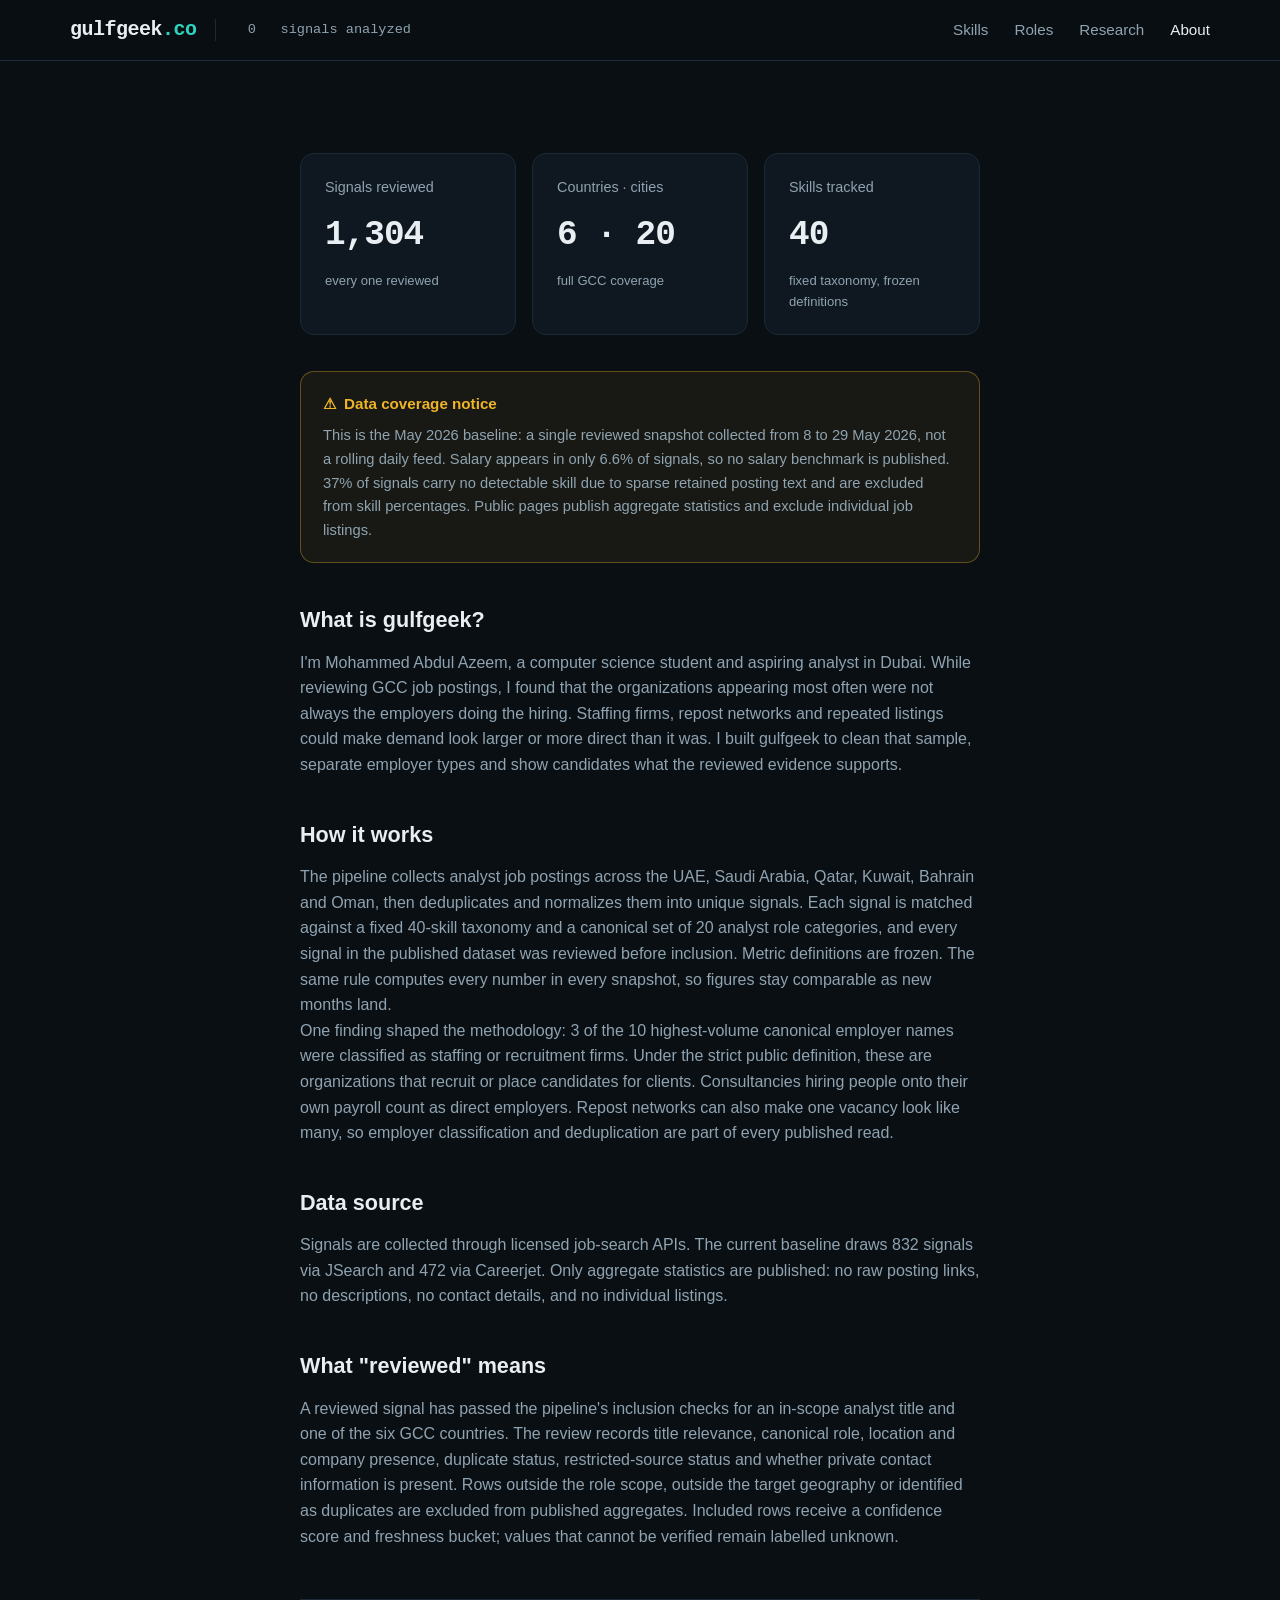
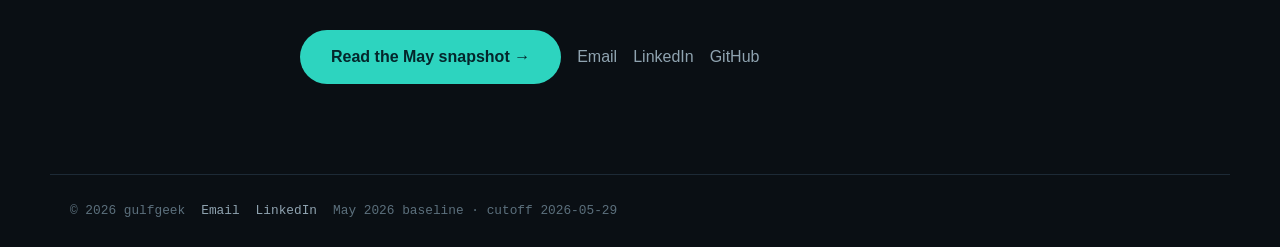
==== commit 77038a6f: "Share live counter across pages" ====
--- a/about.html
+++ b/about.html
@@ -19,7 +19,7 @@
   <nav class="nav">
     <div class="nav-inner">
       <a class="wordmark" href="index.html">gulfgeek<span class="tld">.co</span></a>
-      <span class="nav-count" data-navcount></span>
+      <span class="nav-count" data-navcount>1,304 signals analyzed</span>
       <div class="nav-links">
         <a href="skills.html">Skills</a>
         <a href="jobs.html">Roles</a>
@@ -45,7 +45,7 @@
     <div class="stat-strip">
       <div class="kpi">
         <h3>Signals reviewed</h3>
-        <div class="big" data-countup="1304">1,304</div>
+        <div class="big">1,304</div>
         <div class="sub">every one reviewed</div>
       </div>
       <div class="kpi">
--- a/assets/style.css
+++ b/assets/style.css
@@ -58,6 +58,13 @@
 .trust-line{color:var(--text-dim);font-size:clamp(.85rem,2.5vw,1.05rem);display:flex;flex-wrap:wrap;gap:10px;justify-content:center;font-family:var(--mono)}
 .trust-line .sep{color:var(--text-faint)}
 .trust-line strong{color:var(--text);font-weight:600}
+.countup-value{display:inline-block;min-width:5ch;text-align:center;font-variant-numeric:tabular-nums}
+.countup-value.count-tick{animation:count-tick .55s ease-out}
+@keyframes count-tick{
+  0%{opacity:.25;transform:translateY(7px) scale(.96)}
+  65%{opacity:1;transform:translateY(-2px) scale(1.03)}
+  100%{opacity:1;transform:translateY(0) scale(1)}
+}
 .hero-ctas{margin-top:46px;display:flex;gap:14px;flex-wrap:wrap;justify-content:center}
 .btn{border-radius:var(--radius-pill);padding:13px 30px;font-size:1rem;font-weight:600;border:1px solid transparent;transition:transform .12s,background .12s}
 .btn:hover{text-decoration:none;transform:translateY(-1px)}
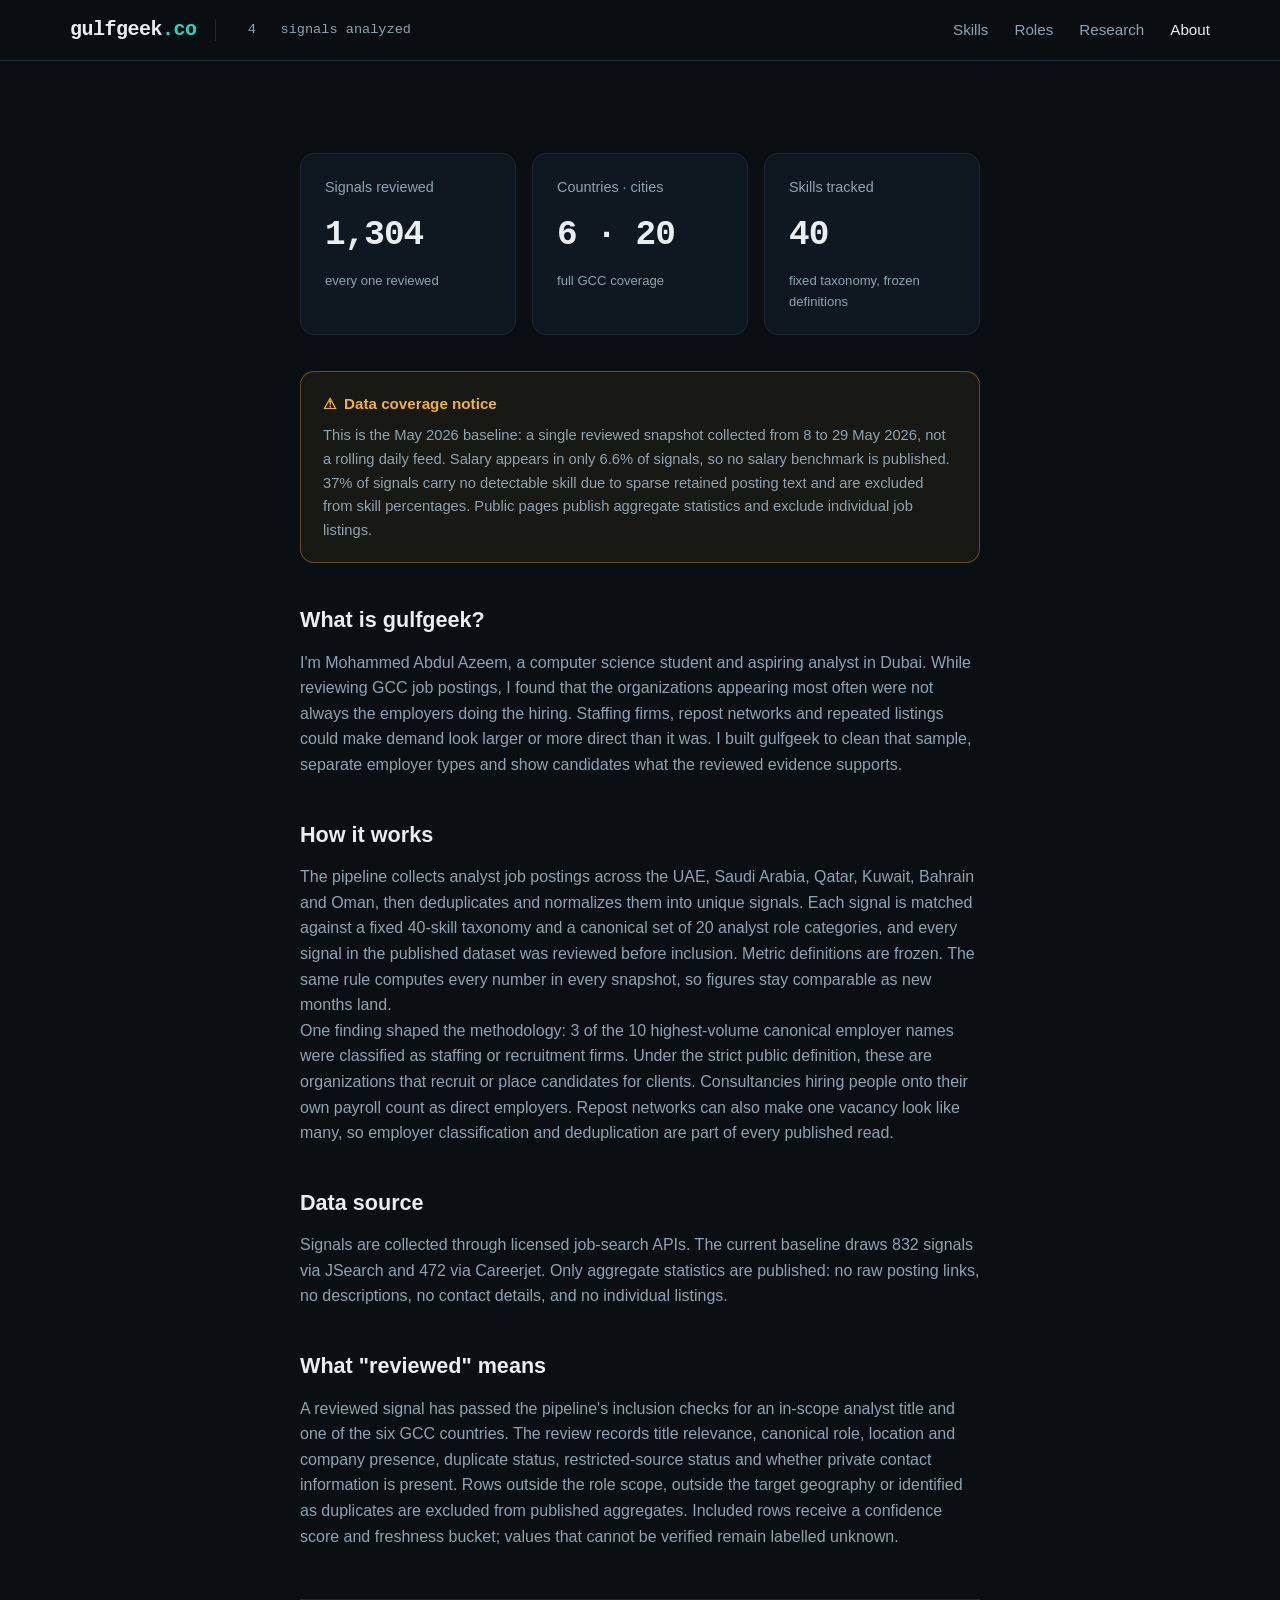
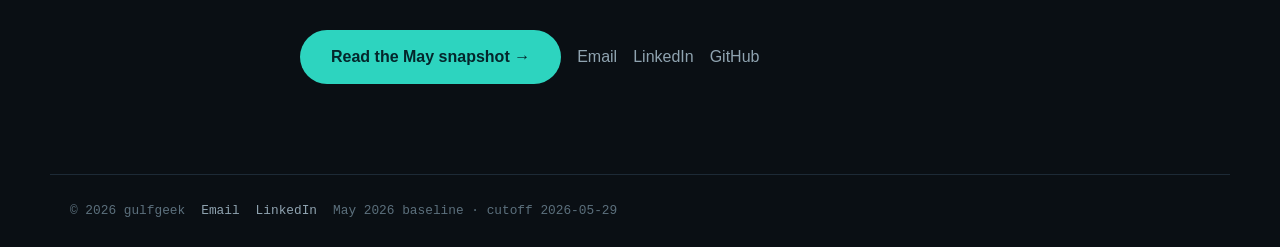
==== commit 0533e0ac: "Bust live counter asset cache" ====
--- a/about.html
+++ b/about.html
@@ -115,7 +115,7 @@
     <span>May 2026 baseline · cutoff 2026-05-29</span>
   </footer>
 
-  <script src="assets/app.js"></script>
+  <script src="assets/app.js?v=20260716-1"></script>
 </body>
 
 </html>
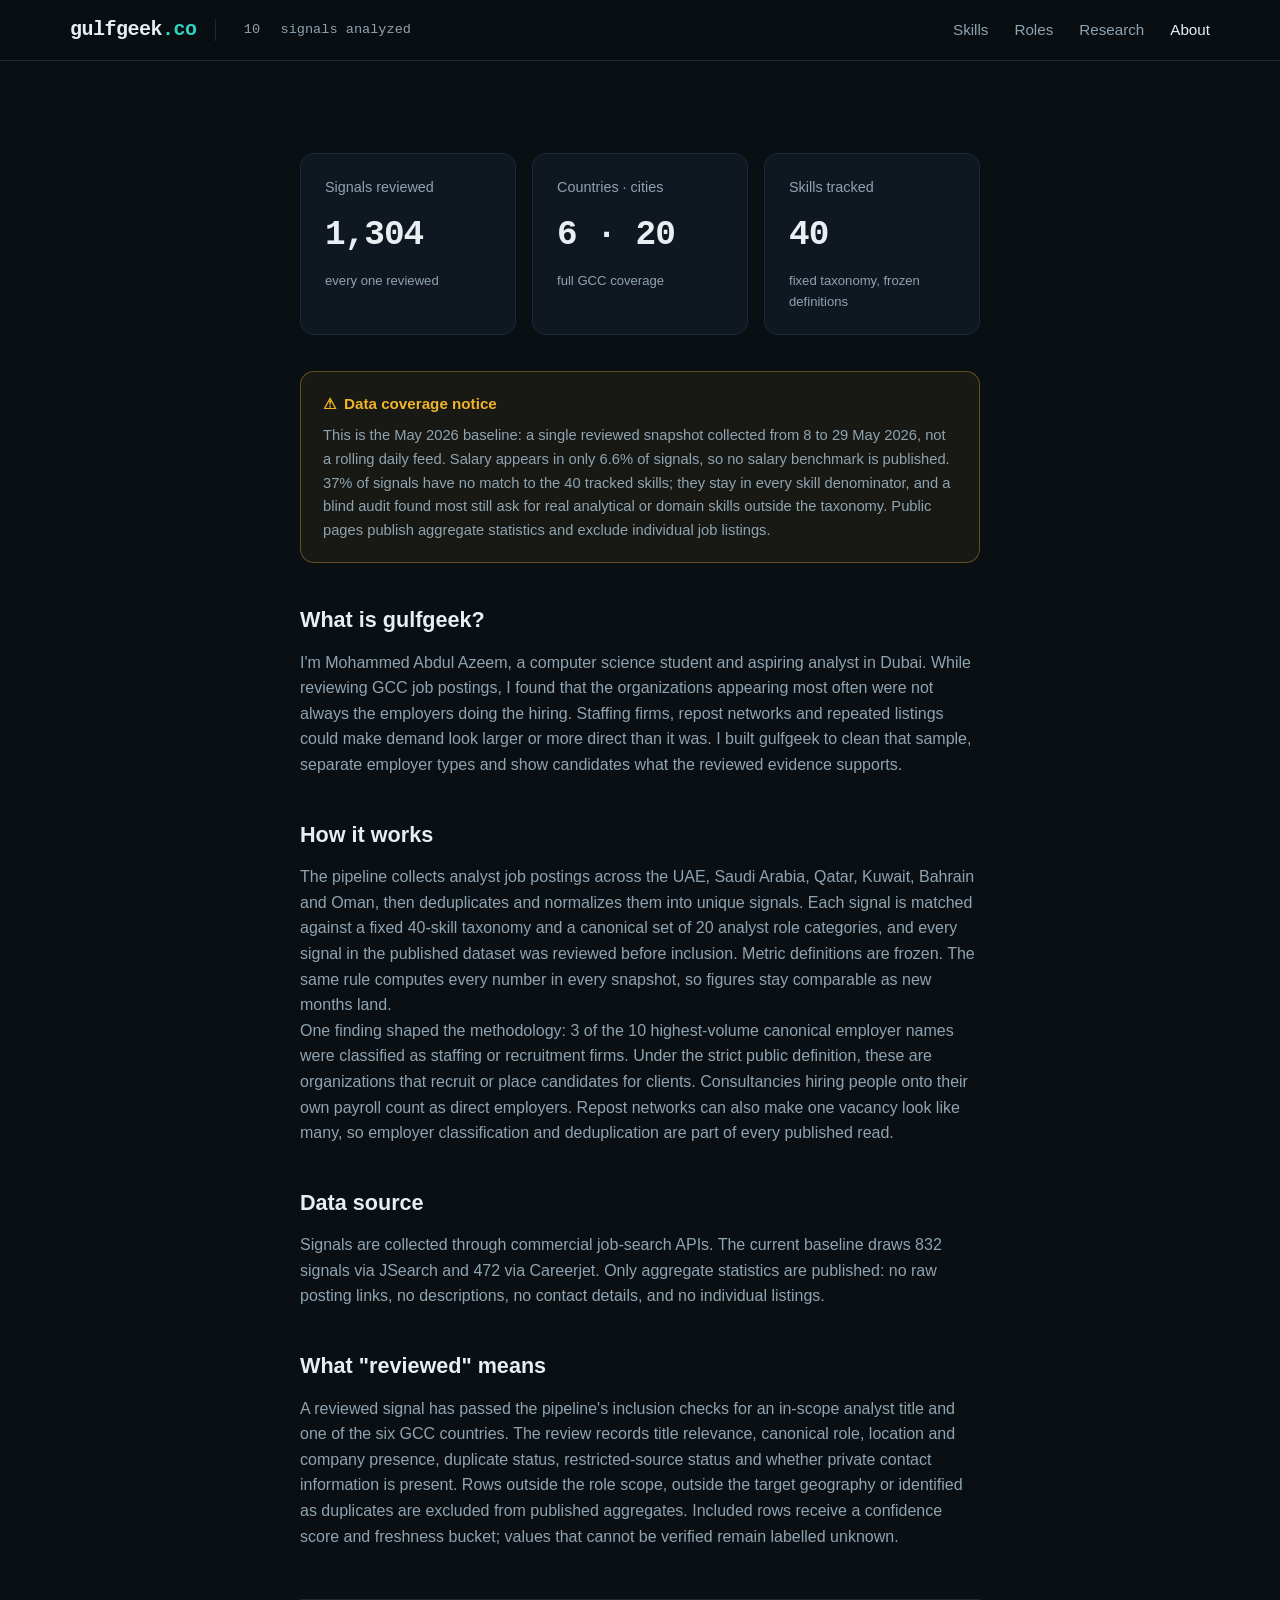
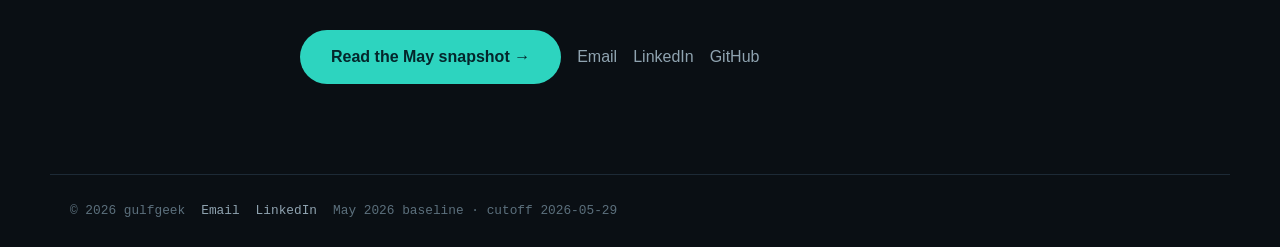
==== commit 3c531d6c: "Fix skill-percentage denominator wording and zero-skill explanation; say commercial APIs" ====
--- a/about.html
+++ b/about.html
@@ -63,8 +63,7 @@
     <div class="notice">
       <h3><span aria-hidden="true">⚠</span> Data coverage notice</h3>
       <p>This is the May 2026 baseline: a single reviewed snapshot collected from 8 to 29 May 2026, not a rolling daily
-        feed. Salary appears in only 6.6% of signals, so no salary benchmark is published. 37% of signals carry no
-        detectable skill due to sparse retained posting text and are excluded from skill percentages. Public pages
+        feed. Salary appears in only 6.6% of signals, so no salary benchmark is published. 37% of signals have no match to the 40 tracked skills; they stay in every skill denominator, and a blind audit found most still ask for real analytical or domain skills outside the taxonomy. Public pages
         publish aggregate statistics and exclude individual job listings.</p>
     </div>
 
@@ -88,7 +87,7 @@
       published read.</p>
 
     <h2>Data source</h2>
-    <p>Signals are collected through licensed job-search APIs. The current baseline draws 832 signals via JSearch and
+    <p>Signals are collected through commercial job-search APIs. The current baseline draws 832 signals via JSearch and
       472 via Careerjet. Only aggregate statistics are published: no raw posting links, no descriptions, no contact
       details, and no individual listings.</p>
 
